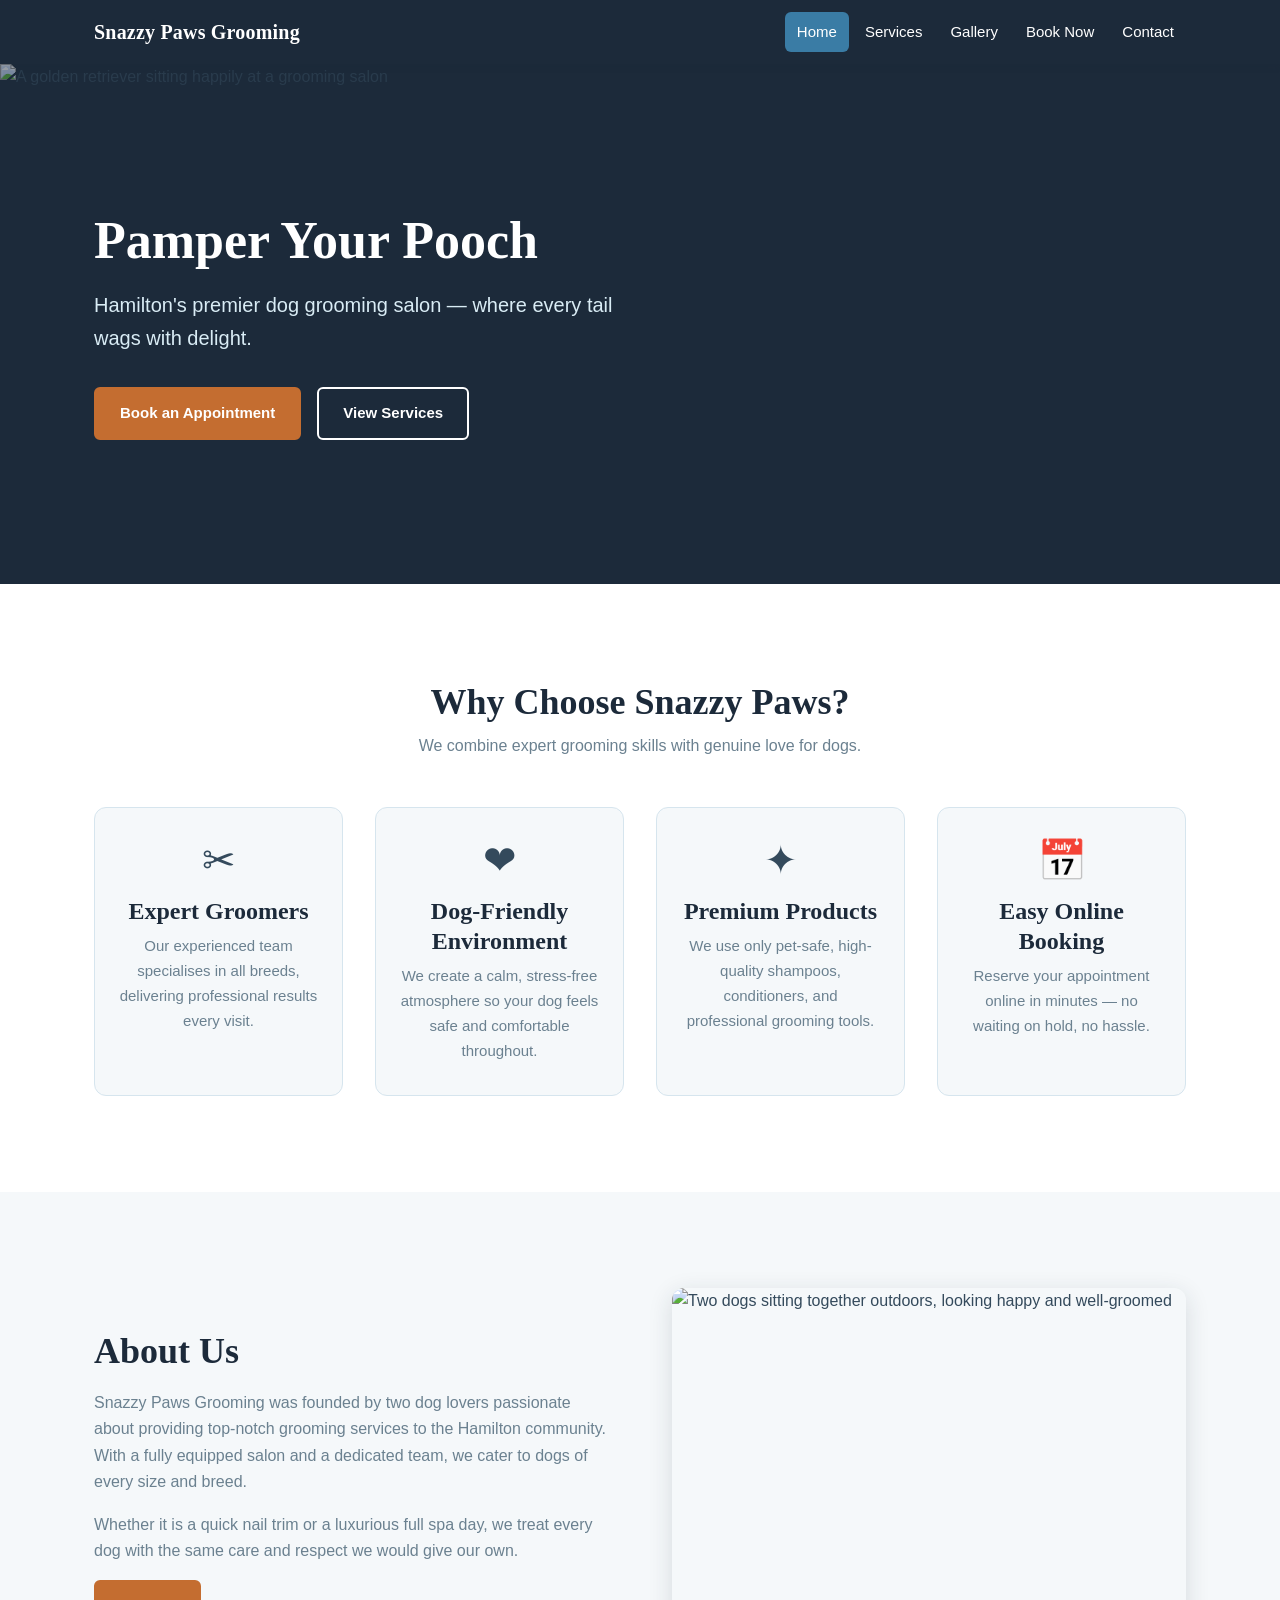
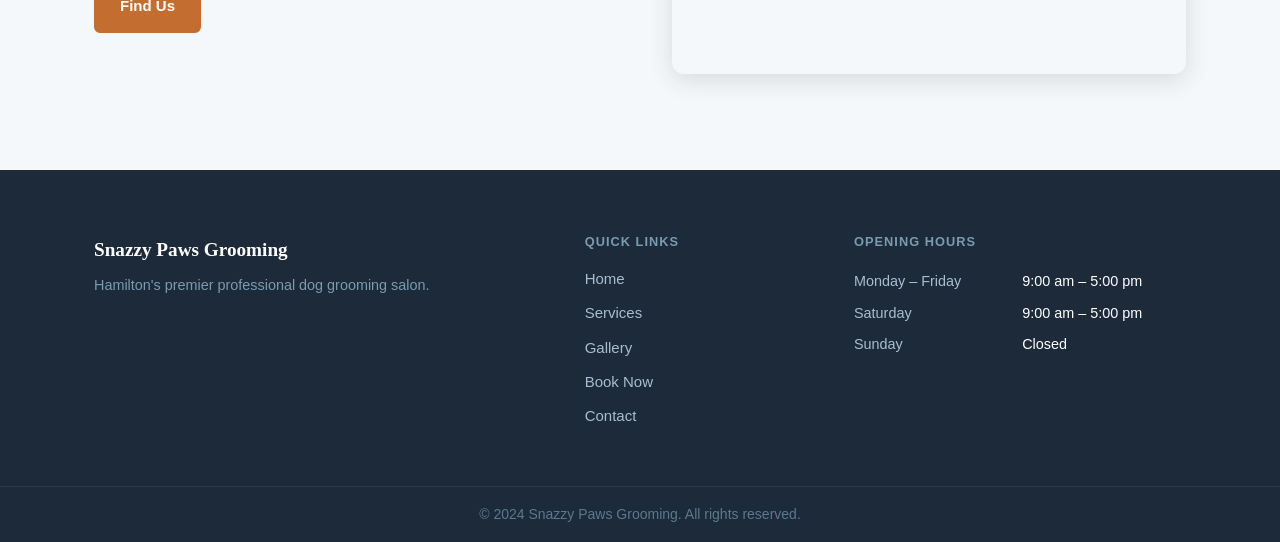
==== index.html @ d316b4ee "Initial commit — Snazzy Paws Grooming website Five-page HTML/CSS site: Home, Services, Gallery, Book" ====
<!DOCTYPE html>
<html lang="en">
  <head>
    <meta charset="UTF-8">
    <meta name="viewport" content="width=device-width, initial-scale=1.0">
    <meta name="description" content="Snazzy Paws Grooming — Hamilton's premier professional dog grooming salon. Book online today.">
    <title>Snazzy Paws Grooming | Home</title>
    <link rel="stylesheet" href="css/styles.min.css">
  </head>
  <body>

    <!-- Skip to main content (accessibility) -->
    <a href="#main-content" class="skip-link">Skip to main content</a>

    <!-- ====== HEADER ====== -->
    <header>
      <div class="container header-inner">

        <a href="index.html" class="logo" aria-label="Snazzy Paws Grooming — go to home page">
          Snazzy Paws Grooming
        </a>

        <!-- Pure-CSS hamburger: checkbox must precede label and nav as siblings -->
        <input
          type="checkbox"
          id="nav-check"
          class="nav-check"
          aria-hidden="true"
        >
        <label for="nav-check" class="nav-toggle" aria-label="Toggle navigation menu">
          <span></span>
          <span></span>
          <span></span>
        </label>

        <nav aria-label="Primary navigation">
          <ul>
            <li><a href="index.html" aria-current="page">Home</a></li>
            <li><a href="services.html">Services</a></li>
            <li><a href="gallery.html">Gallery</a></li>
            <li><a href="booking.html">Book Now</a></li>
            <li><a href="contact.html">Contact</a></li>
          </ul>
        </nav>

      </div>
    </header>

    <!-- ====== MAIN ====== -->
    <main id="main-content">

      <!-- Hero -->
      <section class="hero" aria-labelledby="hero-heading">
        <img
          src="https://images.unsplash.com/photo-1587300003388-59208cc962cb?w=1400&q=80"
          alt="A golden retriever sitting happily at a grooming salon"
          class="hero-img"
        >
        <div class="hero-content">
          <div class="container">
            <h1 id="hero-heading">Pamper Your Pooch</h1>
            <p>Hamilton's premier dog grooming salon &mdash; where every tail wags with delight.</p>
            <div class="hero-actions">
              <a href="booking.html" class="btn btn-primary">Book an Appointment</a>
              <a href="services.html" class="btn btn-outline">View Services</a>
            </div>
          </div>
        </div>
      </section>

      <!-- Why Choose Us -->
      <section class="features" aria-labelledby="features-heading">
        <div class="container">
          <h2 id="features-heading" class="section-heading">Why Choose Snazzy Paws?</h2>
          <p class="section-lead">We combine expert grooming skills with genuine love for dogs.</p>

          <div class="features-grid">

            <article class="feature-card">
              <div class="feature-icon" aria-hidden="true">&#9986;</div>
              <h3>Expert Groomers</h3>
              <p>
                Our experienced team specialises in all breeds, delivering
                professional results every visit.
              </p>
            </article>

            <article class="feature-card">
              <div class="feature-icon" aria-hidden="true">&#10084;</div>
              <h3>Dog-Friendly Environment</h3>
              <p>
                We create a calm, stress-free atmosphere so your dog feels
                safe and comfortable throughout.
              </p>
            </article>

            <article class="feature-card">
              <div class="feature-icon" aria-hidden="true">&#10022;</div>
              <h3>Premium Products</h3>
              <p>
                We use only pet-safe, high-quality shampoos, conditioners,
                and professional grooming tools.
              </p>
            </article>

            <article class="feature-card">
              <div class="feature-icon" aria-hidden="true">&#128197;</div>
              <h3>Easy Online Booking</h3>
              <p>
                Reserve your appointment online in minutes &mdash; no
                waiting on hold, no hassle.
              </p>
            </article>

          </div>
        </div>
      </section>

      <!-- About -->
      <section class="about" aria-labelledby="about-heading">
        <div class="container about-inner">

          <div class="about-text">
            <h2 id="about-heading">About Us</h2>
            <p>
              Snazzy Paws Grooming was founded by two dog lovers passionate
              about providing top-notch grooming services to the Hamilton
              community. With a fully equipped salon and a dedicated team,
              we cater to dogs of every size and breed.
            </p>
            <p>
              Whether it is a quick nail trim or a luxurious full spa day,
              we treat every dog with the same care and respect we would
              give our own.
            </p>
            <a href="contact.html" class="btn btn-primary">Find Us</a>
          </div>

          <div class="about-image">
            <img
              src="https://images.unsplash.com/photo-1548199973-03cce0bbc87b?w=800&q=80"
              alt="Two dogs sitting together outdoors, looking happy and well-groomed"
              loading="lazy"
            >
          </div>

        </div>
      </section>

    </main>

    <!-- ====== FOOTER ====== -->
    <footer>
      <div class="container footer-inner">

        <div class="footer-brand">
          <strong>Snazzy Paws Grooming</strong>
          <p>Hamilton's premier professional dog grooming salon.</p>
        </div>

        <nav class="footer-nav" aria-label="Footer navigation">
          <h3>Quick Links</h3>
          <ul>
            <li><a href="index.html">Home</a></li>
            <li><a href="services.html">Services</a></li>
            <li><a href="gallery.html">Gallery</a></li>
            <li><a href="booking.html">Book Now</a></li>
            <li><a href="contact.html">Contact</a></li>
          </ul>
        </nav>

        <div class="footer-hours-col">
          <h3>Opening Hours</h3>
          <table class="hours-table" aria-label="Salon opening hours">
            <tbody>
              <tr>
                <td>Monday &ndash; Friday</td>
                <td>9:00 am &ndash; 5:00 pm</td>
              </tr>
              <tr>
                <td>Saturday</td>
                <td>9:00 am &ndash; 5:00 pm</td>
              </tr>
              <tr>
                <td>Sunday</td>
                <td>Closed</td>
              </tr>
            </tbody>
          </table>
        </div>

      </div>
      <div class="footer-bottom">
        <p>&copy; 2024 Snazzy Paws Grooming. All rights reserved.</p>
      </div>
    </footer>

  </body>
</html>
---- css/styles.min.css ----
:root{--clr-primary:#3A7CA5;--clr-primary-dark:#2C6080;--clr-primary-light:#E8F4F8;--clr-accent:#C46D30;--clr-dark:#1C2A3A;--clr-body:#344A5C;--clr-muted:#6B8190;--clr-light:#F5F8FA;--clr-white:#FFFFFF;--clr-border:#D6E5EE;--font-heading:Georgia,'Times New Roman',serif;--font-body:'Helvetica Neue',Arial,sans-serif;--line-height:1.65;--sp-1:0.25rem;--sp-2:0.5rem;--sp-3:0.75rem;--sp-4:1rem;--sp-5:1.25rem;--sp-6:1.5rem;--sp-8:2rem;--sp-12:3rem;--sp-16:4rem;--sp-24:6rem;--container-max:1140px;--nav-height:4rem;--radius:0.375rem;--radius-lg:0.75rem;--shadow:0 2px 8px rgba(28,42,58,0.10);--shadow-lg:0 6px 24px rgba(28,42,58,0.14);--transition:0.2s ease}*,*::before,*::after{box-sizing:border-box;margin:0;padding:0}html{font-size:100%;scroll-behavior:smooth}body{font-family:var(--font-body);font-size:1rem;line-height:var(--line-height);color:var(--clr-body);background-color:var(--clr-white)}img{display:block;max-width:100%;height:auto}a{color:var(--clr-primary);text-decoration:underline;transition:color var(--transition)}a:hover,a:focus{color:var(--clr-primary-dark)}ul{list-style:none}table{border-collapse:collapse;width:100%}.skip-link{position:absolute;top:-4rem;left:0;background:var(--clr-dark);color:var(--clr-white);padding:var(--sp-2) var(--sp-4);z-index:9999;border-radius:0 0 var(--radius) 0;text-decoration:none;font-weight:700;transition:top var(--transition)}.skip-link:focus{top:0}.container{width:100%;max-width:var(--container-max);margin-inline:auto;padding-inline:var(--sp-6)}h1,h2,h3,h4,h5,h6{font-family:var(--font-heading);color:var(--clr-dark);line-height:1.25;margin-bottom:var(--sp-4)}h1{font-size:clamp(2rem,5vw,3.25rem)}h2{font-size:clamp(1.5rem,4vw,2.25rem)}h3{font-size:clamp(1.1rem,3vw,1.5rem)}p{margin-bottom:var(--sp-4)}p:last-child{margin-bottom:0}.section-heading{text-align:center;margin-bottom:var(--sp-2)}.section-lead{text-align:center;color:var(--clr-muted);max-width:52ch;margin-inline:auto;margin-bottom:var(--sp-12)}.btn{display:inline-block;padding:var(--sp-3) var(--sp-6);border-radius:var(--radius);font-family:var(--font-body);font-size:0.9375rem;font-weight:700;text-decoration:none;cursor:pointer;border:2px solid transparent;transition:background-color var(--transition),border-color var(--transition),color var(--transition),transform var(--transition)}.btn:focus-visible{outline:3px solid var(--clr-primary);outline-offset:3px}.btn-primary{background-color:var(--clr-accent);color:var(--clr-white);border-color:var(--clr-accent)}.btn-primary:hover,.btn-primary:focus{background-color:#a85a24;border-color:#a85a24;color:var(--clr-white);transform:translateY(-2px)}.btn-outline{background-color:transparent;color:var(--clr-white);border-color:var(--clr-white)}.btn-outline:hover,.btn-outline:focus{background-color:var(--clr-white);color:var(--clr-primary)}header{position:sticky;top:0;z-index:100;background-color:var(--clr-dark);box-shadow:var(--shadow)}.header-inner{display:flex;align-items:center;justify-content:space-between;min-height:var(--nav-height);flex-wrap:wrap;gap:var(--sp-2);position:relative}.logo{font-family:var(--font-heading);font-size:1.25rem;font-weight:700;color:var(--clr-white);text-decoration:none;letter-spacing:0.01em;flex-shrink:0;padding-block:var(--sp-3)}.logo:hover,.logo:focus{color:var(--clr-primary-light)}.nav-check{position:absolute;opacity:0;width:0;height:0;pointer-events:none}.nav-toggle{display:none;flex-direction:column;justify-content:center;gap:5px;width:2.5rem;height:2.5rem;cursor:pointer;padding:var(--sp-2);border-radius:var(--radius)}.nav-toggle span{display:block;width:100%;height:2px;background-color:var(--clr-white);border-radius:2px;transition:transform var(--transition),opacity var(--transition)}.nav-check:checked ~ .nav-toggle span:nth-child(1){transform:translateY(7px) rotate(45deg)}.nav-check:checked ~ .nav-toggle span:nth-child(2){opacity:0;transform:scaleX(0)}.nav-check:checked ~ .nav-toggle span:nth-child(3){transform:translateY(-7px) rotate(-45deg)}nav[aria-label="Primary navigation"] ul{display:flex;gap:var(--sp-1)}nav[aria-label="Primary navigation"] a{display:block;padding:var(--sp-2) var(--sp-3);color:var(--clr-white);text-decoration:none;border-radius:var(--radius);font-size:0.9375rem;transition:background-color var(--transition)}nav[aria-label="Primary navigation"] a:hover,nav[aria-label="Primary navigation"] a:focus,nav[aria-label="Primary navigation"] a[aria-current="page"]{background-color:var(--clr-primary)}@media (max-width:767px){.nav-toggle{display:flex}nav[aria-label="Primary navigation"]{width:100%;max-height:0;overflow:hidden;transition:max-height 0.3s ease}.nav-check:checked ~ nav[aria-label="Primary navigation"]{max-height:20rem}nav[aria-label="Primary navigation"] ul{flex-direction:column;padding-bottom:var(--sp-4)}nav[aria-label="Primary navigation"] a{padding:var(--sp-3) var(--sp-4);border-radius:var(--radius)}}.hero{position:relative;overflow:hidden;background-color:var(--clr-dark)}.hero-img{width:100%;height:clamp(260px,50vw,520px);object-fit:cover;object-position:center;opacity:0.55}.hero-content{position:absolute;inset:0;display:flex;align-items:center}.hero-content h1{color:var(--clr-white);margin-bottom:var(--sp-4)}.hero-content p{color:#d9ecf5;font-size:clamp(1rem,2.5vw,1.25rem);margin-bottom:var(--sp-8);max-width:48ch}.hero-actions{display:flex;flex-wrap:wrap;gap:var(--sp-4)}.page-banner{background:linear-gradient(135deg,var(--clr-dark) 0%,var(--clr-primary-dark) 100%);padding:var(--sp-16) 0 var(--sp-12);text-align:center}.page-banner h1{color:var(--clr-white);margin-bottom:var(--sp-2)}.page-banner p{color:#b8d8e8;font-size:1.125rem;margin:0}.features{padding:var(--sp-24) 0;background-color:var(--clr-white)}.features-grid{display:grid;grid-template-columns:repeat(auto-fit,minmax(220px,1fr));gap:var(--sp-8);margin-top:var(--sp-12)}.feature-card{background:var(--clr-light);border-radius:var(--radius-lg);padding:var(--sp-8) var(--sp-6);text-align:center;border:1px solid var(--clr-border);transition:box-shadow var(--transition),transform var(--transition)}.feature-card:hover{box-shadow:var(--shadow-lg);transform:translateY(-4px)}.feature-icon{font-size:2.5rem;margin-bottom:var(--sp-4);line-height:1}.feature-card h3{margin-bottom:var(--sp-2)}.feature-card p{color:var(--clr-muted);font-size:0.9375rem}.about{background-color:var(--clr-light);padding:var(--sp-24) 0}.about-inner{display:grid;grid-template-columns:1fr 1fr;gap:var(--sp-16);align-items:center}.about-text h2{margin-bottom:var(--sp-4)}.about-text p{color:var(--clr-muted);margin-bottom:var(--sp-4)}.about-image img{border-radius:var(--radius-lg);box-shadow:var(--shadow-lg);width:100%;object-fit:cover;aspect-ratio:4 / 3}@media (max-width:767px){.about-inner{grid-template-columns:1fr}.about-image{order:-1}}.services-section{padding:var(--sp-16) 0 var(--sp-24)}.table-wrapper{overflow-x:auto;border-radius:var(--radius-lg);box-shadow:var(--shadow);border:1px solid var(--clr-border)}.services-table{min-width:560px}.services-table thead{background-color:var(--clr-primary);color:var(--clr-white)}.services-table thead th{padding:var(--sp-4) var(--sp-6);text-align:left;font-family:var(--font-body);font-weight:700;font-size:0.875rem;text-transform:uppercase;letter-spacing:0.05em;color:var(--clr-white)}.services-table tbody tr{border-bottom:1px solid var(--clr-border);transition:background-color var(--transition)}.services-table tbody tr:last-child{border-bottom:none}.services-table tbody tr:nth-child(even){background-color:var(--clr-light)}.services-table tbody tr:hover{background-color:var(--clr-primary-light)}.services-table td{padding:var(--sp-4) var(--sp-6);vertical-align:top;font-size:0.9375rem}.services-table td:first-child{font-weight:600;color:var(--clr-dark)}.services-table td:last-child{white-space:nowrap;font-weight:700;color:var(--clr-primary)}.badge-addon{display:inline-block;background-color:var(--clr-accent);color:var(--clr-white);font-size:0.7rem;font-weight:700;padding:1px 6px;border-radius:99px;text-transform:uppercase;letter-spacing:0.04em;vertical-align:middle;margin-left:var(--sp-2)}.gallery-section{padding:var(--sp-16) 0 var(--sp-24)}.gallery-grid{display:grid;grid-template-columns:repeat(4,1fr);gap:var(--sp-3)}.gallery-item{aspect-ratio:1;overflow:hidden;border-radius:var(--radius);background-color:var(--clr-light)}.gallery-item img{width:100%;height:100%;object-fit:cover;transition:transform 0.4s ease}.gallery-item:hover img{transform:scale(1.06)}@media (max-width:767px){.gallery-grid{grid-template-columns:repeat(2,1fr)}}@media (max-width:480px){.gallery-grid{grid-template-columns:repeat(2,1fr);gap:var(--sp-2)}}.form-section{padding:var(--sp-16) 0 var(--sp-24)}.form-layout{display:grid;grid-template-columns:1fr 1fr;gap:var(--sp-16);align-items:start}.form-intro h2{margin-bottom:var(--sp-4)}.form-intro p{color:var(--clr-muted)}.form-intro ul{list-style:disc;padding-left:var(--sp-6);color:var(--clr-muted);font-size:0.9375rem}.form-intro li{margin-bottom:var(--sp-2)}.card-form{background:var(--clr-white);border:1px solid var(--clr-border);border-radius:var(--radius-lg);padding:var(--sp-8);box-shadow:var(--shadow)}.form-group{margin-bottom:var(--sp-5)}.form-group label{display:block;font-weight:600;font-size:0.875rem;color:var(--clr-dark);margin-bottom:var(--sp-2)}.form-group input,.form-group select,.form-group textarea{width:100%;padding:var(--sp-3) var(--sp-4);border:1px solid var(--clr-border);border-radius:var(--radius);font-family:var(--font-body);font-size:1rem;color:var(--clr-body);background-color:var(--clr-white);transition:border-color var(--transition),box-shadow var(--transition)}.form-group input:focus,.form-group select:focus,.form-group textarea:focus{outline:none;border-color:var(--clr-primary);box-shadow:0 0 0 3px rgba(58,124,165,0.2)}.form-group textarea{resize:vertical;min-height:120px}.form-row{display:grid;grid-template-columns:1fr 1fr;gap:var(--sp-4)}.required-note{font-size:0.8125rem;color:var(--clr-muted);margin-bottom:var(--sp-5)}.required-note span{color:#c0392b}.form-submit{width:100%;padding:var(--sp-4);font-size:1rem}@media (max-width:767px){.form-layout{grid-template-columns:1fr}.form-row{grid-template-columns:1fr}}.map-section{background-color:var(--clr-light);padding:var(--sp-16) 0}.map-inner{display:grid;grid-template-columns:1fr 2fr;gap:var(--sp-8);align-items:start}.map-details h2{margin-bottom:var(--sp-4)}.map-details address{font-style:normal;color:var(--clr-muted);margin-bottom:var(--sp-4)}.map-details p{color:var(--clr-muted);font-size:0.9375rem}.map-details strong{color:var(--clr-dark);display:block;margin-bottom:var(--sp-1)}.map-embed{border-radius:var(--radius-lg);overflow:hidden;box-shadow:var(--shadow);aspect-ratio:16 / 9}.map-embed iframe{width:100%;height:100%;border:0;display:block}@media (max-width:767px){.map-inner{grid-template-columns:1fr}}footer{background-color:var(--clr-dark);color:#a8bed0}.footer-inner{display:grid;grid-template-columns:2fr 1fr 1.5fr;gap:var(--sp-12);padding-top:var(--sp-16);padding-bottom:var(--sp-12)}.footer-brand strong{display:block;font-family:var(--font-heading);font-size:1.2rem;color:var(--clr-white);margin-bottom:var(--sp-2)}.footer-brand p{font-size:0.9rem;color:#7a9bb0}.footer-nav h3,.footer-hours-col h3{font-family:var(--font-body);font-size:0.8rem;font-weight:700;text-transform:uppercase;letter-spacing:0.08em;color:#7a9bb0;margin-bottom:var(--sp-4)}.footer-nav ul li{margin-bottom:var(--sp-2)}.footer-nav a{color:#a8bed0;text-decoration:none;font-size:0.9375rem;transition:color var(--transition)}.footer-nav a:hover,.footer-nav a:focus{color:var(--clr-white)}.hours-table{font-size:0.9rem;color:#a8bed0}.hours-table td{padding:var(--sp-1) 0;vertical-align:top}.hours-table td:first-child{padding-right:var(--sp-4);white-space:nowrap}.hours-table td:last-child{color:var(--clr-white)}.footer-bottom{border-top:1px solid rgba(255,255,255,0.08);padding:var(--sp-4) 0;text-align:center;font-size:0.875rem;color:#5a7a8f}@media (max-width:767px){.footer-inner{grid-template-columns:1fr 1fr;gap:var(--sp-8)}.footer-brand{grid-column:1 / -1}}@media (max-width:480px){.footer-inner{grid-template-columns:1fr}}.visually-hidden{position:absolute;width:1px;height:1px;padding:0;margin:-1px;overflow:hidden;clip:rect(0,0,0,0);white-space:nowrap;border:0}.text-center{text-align:center}.mb-8{margin-bottom:var(--sp-8)}
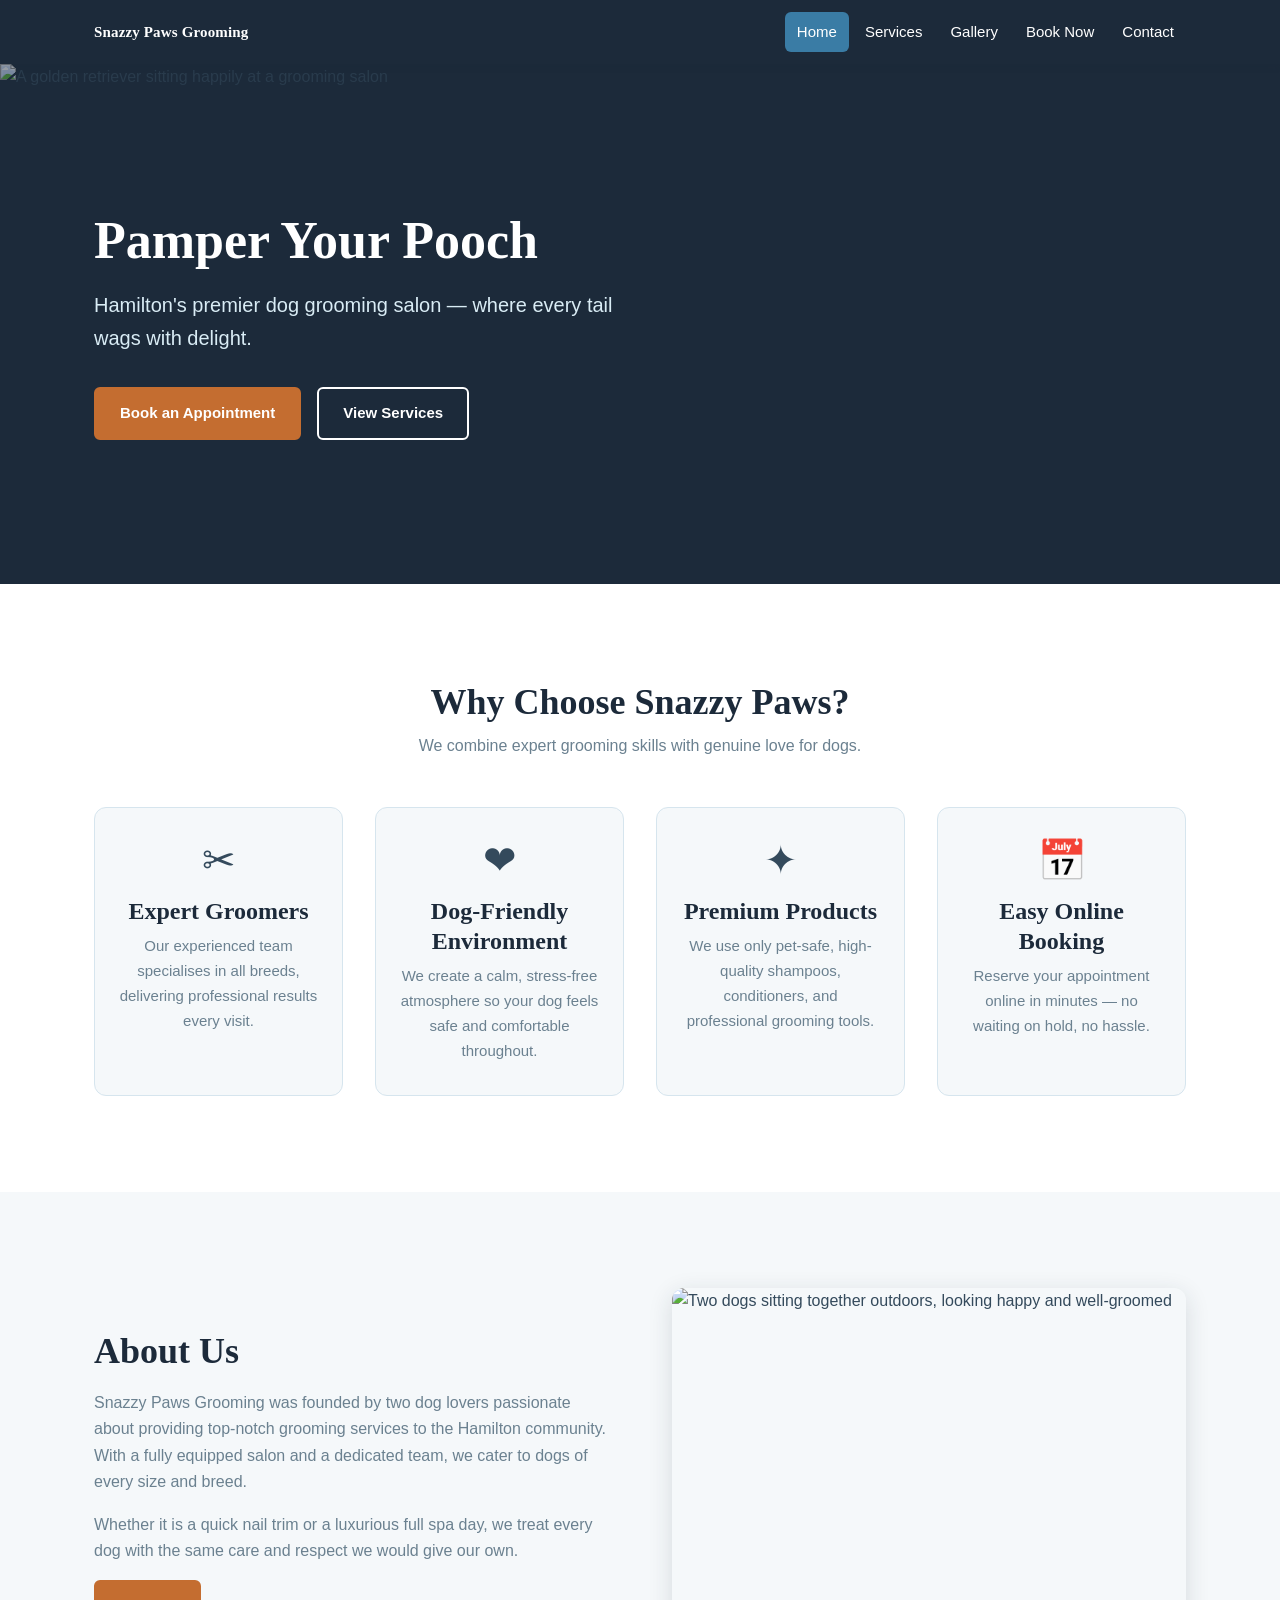
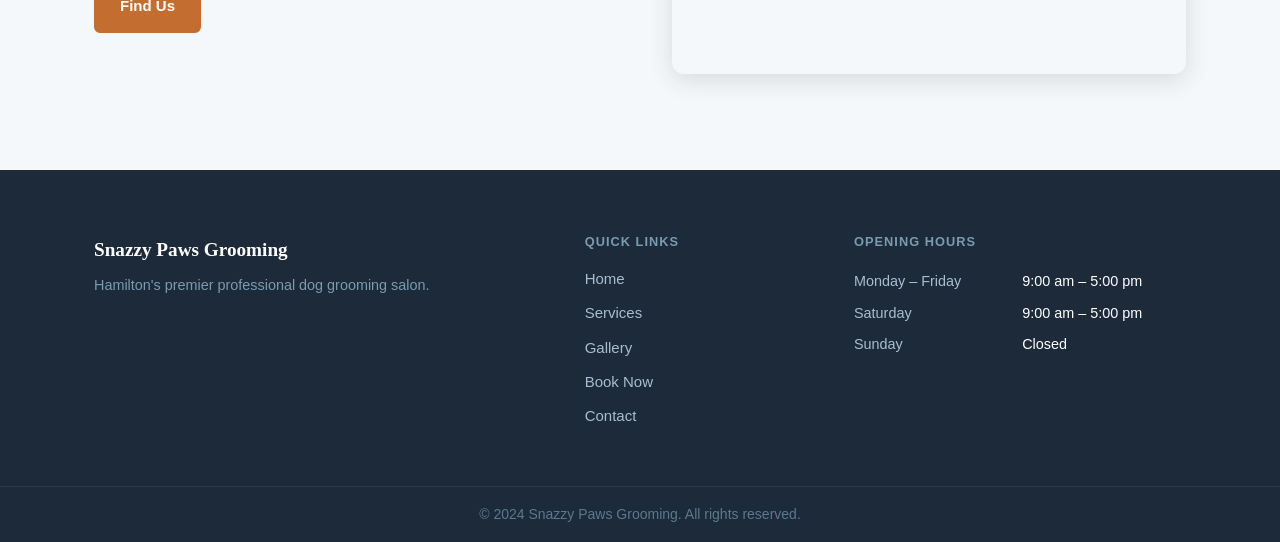
==== commit d043fd58: "Fix: move logo inside <nav> to satisfy marking requirement The nav element now contains Snazzy Paws " ====
--- a/index.html
+++ b/index.html
@@ -16,10 +16,6 @@
     <header>
       <div class="container header-inner">
 
-        <a href="index.html" class="logo" aria-label="Snazzy Paws Grooming — go to home page">
-          Snazzy Paws Grooming
-        </a>
-
         <!-- Pure-CSS hamburger: checkbox must precede label and nav as siblings -->
         <input
           type="checkbox"
@@ -34,6 +30,9 @@
         </label>
 
         <nav aria-label="Primary navigation">
+          <a href="index.html" class="logo" aria-label="Snazzy Paws Grooming — go to home page">
+            Snazzy Paws Grooming
+          </a>
           <ul>
             <li><a href="index.html" aria-current="page">Home</a></li>
             <li><a href="services.html">Services</a></li>
--- a/css/styles.min.css
+++ b/css/styles.min.css
@@ -1 +1 @@
-:root{--clr-primary:#3A7CA5;--clr-primary-dark:#2C6080;--clr-primary-light:#E8F4F8;--clr-accent:#C46D30;--clr-dark:#1C2A3A;--clr-body:#344A5C;--clr-muted:#6B8190;--clr-light:#F5F8FA;--clr-white:#FFFFFF;--clr-border:#D6E5EE;--font-heading:Georgia,'Times New Roman',serif;--font-body:'Helvetica Neue',Arial,sans-serif;--line-height:1.65;--sp-1:0.25rem;--sp-2:0.5rem;--sp-3:0.75rem;--sp-4:1rem;--sp-5:1.25rem;--sp-6:1.5rem;--sp-8:2rem;--sp-12:3rem;--sp-16:4rem;--sp-24:6rem;--container-max:1140px;--nav-height:4rem;--radius:0.375rem;--radius-lg:0.75rem;--shadow:0 2px 8px rgba(28,42,58,0.10);--shadow-lg:0 6px 24px rgba(28,42,58,0.14);--transition:0.2s ease}*,*::before,*::after{box-sizing:border-box;margin:0;padding:0}html{font-size:100%;scroll-behavior:smooth}body{font-family:var(--font-body);font-size:1rem;line-height:var(--line-height);color:var(--clr-body);background-color:var(--clr-white)}img{display:block;max-width:100%;height:auto}a{color:var(--clr-primary);text-decoration:underline;transition:color var(--transition)}a:hover,a:focus{color:var(--clr-primary-dark)}ul{list-style:none}table{border-collapse:collapse;width:100%}.skip-link{position:absolute;top:-4rem;left:0;background:var(--clr-dark);color:var(--clr-white);padding:var(--sp-2) var(--sp-4);z-index:9999;border-radius:0 0 var(--radius) 0;text-decoration:none;font-weight:700;transition:top var(--transition)}.skip-link:focus{top:0}.container{width:100%;max-width:var(--container-max);margin-inline:auto;padding-inline:var(--sp-6)}h1,h2,h3,h4,h5,h6{font-family:var(--font-heading);color:var(--clr-dark);line-height:1.25;margin-bottom:var(--sp-4)}h1{font-size:clamp(2rem,5vw,3.25rem)}h2{font-size:clamp(1.5rem,4vw,2.25rem)}h3{font-size:clamp(1.1rem,3vw,1.5rem)}p{margin-bottom:var(--sp-4)}p:last-child{margin-bottom:0}.section-heading{text-align:center;margin-bottom:var(--sp-2)}.section-lead{text-align:center;color:var(--clr-muted);max-width:52ch;margin-inline:auto;margin-bottom:var(--sp-12)}.btn{display:inline-block;padding:var(--sp-3) var(--sp-6);border-radius:var(--radius);font-family:var(--font-body);font-size:0.9375rem;font-weight:700;text-decoration:none;cursor:pointer;border:2px solid transparent;transition:background-color var(--transition),border-color var(--transition),color var(--transition),transform var(--transition)}.btn:focus-visible{outline:3px solid var(--clr-primary);outline-offset:3px}.btn-primary{background-color:var(--clr-accent);color:var(--clr-white);border-color:var(--clr-accent)}.btn-primary:hover,.btn-primary:focus{background-color:#a85a24;border-color:#a85a24;color:var(--clr-white);transform:translateY(-2px)}.btn-outline{background-color:transparent;color:var(--clr-white);border-color:var(--clr-white)}.btn-outline:hover,.btn-outline:focus{background-color:var(--clr-white);color:var(--clr-primary)}header{position:sticky;top:0;z-index:100;background-color:var(--clr-dark);box-shadow:var(--shadow)}.header-inner{display:flex;align-items:center;justify-content:space-between;min-height:var(--nav-height);flex-wrap:wrap;gap:var(--sp-2);position:relative}.logo{font-family:var(--font-heading);font-size:1.25rem;font-weight:700;color:var(--clr-white);text-decoration:none;letter-spacing:0.01em;flex-shrink:0;padding-block:var(--sp-3)}.logo:hover,.logo:focus{color:var(--clr-primary-light)}.nav-check{position:absolute;opacity:0;width:0;height:0;pointer-events:none}.nav-toggle{display:none;flex-direction:column;justify-content:center;gap:5px;width:2.5rem;height:2.5rem;cursor:pointer;padding:var(--sp-2);border-radius:var(--radius)}.nav-toggle span{display:block;width:100%;height:2px;background-color:var(--clr-white);border-radius:2px;transition:transform var(--transition),opacity var(--transition)}.nav-check:checked ~ .nav-toggle span:nth-child(1){transform:translateY(7px) rotate(45deg)}.nav-check:checked ~ .nav-toggle span:nth-child(2){opacity:0;transform:scaleX(0)}.nav-check:checked ~ .nav-toggle span:nth-child(3){transform:translateY(-7px) rotate(-45deg)}nav[aria-label="Primary navigation"] ul{display:flex;gap:var(--sp-1)}nav[aria-label="Primary navigation"] a{display:block;padding:var(--sp-2) var(--sp-3);color:var(--clr-white);text-decoration:none;border-radius:var(--radius);font-size:0.9375rem;transition:background-color var(--transition)}nav[aria-label="Primary navigation"] a:hover,nav[aria-label="Primary navigation"] a:focus,nav[aria-label="Primary navigation"] a[aria-current="page"]{background-color:var(--clr-primary)}@media (max-width:767px){.nav-toggle{display:flex}nav[aria-label="Primary navigation"]{width:100%;max-height:0;overflow:hidden;transition:max-height 0.3s ease}.nav-check:checked ~ nav[aria-label="Primary navigation"]{max-height:20rem}nav[aria-label="Primary navigation"] ul{flex-direction:column;padding-bottom:var(--sp-4)}nav[aria-label="Primary navigation"] a{padding:var(--sp-3) var(--sp-4);border-radius:var(--radius)}}.hero{position:relative;overflow:hidden;background-color:var(--clr-dark)}.hero-img{width:100%;height:clamp(260px,50vw,520px);object-fit:cover;object-position:center;opacity:0.55}.hero-content{position:absolute;inset:0;display:flex;align-items:center}.hero-content h1{color:var(--clr-white);margin-bottom:var(--sp-4)}.hero-content p{color:#d9ecf5;font-size:clamp(1rem,2.5vw,1.25rem);margin-bottom:var(--sp-8);max-width:48ch}.hero-actions{display:flex;flex-wrap:wrap;gap:var(--sp-4)}.page-banner{background:linear-gradient(135deg,var(--clr-dark) 0%,var(--clr-primary-dark) 100%);padding:var(--sp-16) 0 var(--sp-12);text-align:center}.page-banner h1{color:var(--clr-white);margin-bottom:var(--sp-2)}.page-banner p{color:#b8d8e8;font-size:1.125rem;margin:0}.features{padding:var(--sp-24) 0;background-color:var(--clr-white)}.features-grid{display:grid;grid-template-columns:repeat(auto-fit,minmax(220px,1fr));gap:var(--sp-8);margin-top:var(--sp-12)}.feature-card{background:var(--clr-light);border-radius:var(--radius-lg);padding:var(--sp-8) var(--sp-6);text-align:center;border:1px solid var(--clr-border);transition:box-shadow var(--transition),transform var(--transition)}.feature-card:hover{box-shadow:var(--shadow-lg);transform:translateY(-4px)}.feature-icon{font-size:2.5rem;margin-bottom:var(--sp-4);line-height:1}.feature-card h3{margin-bottom:var(--sp-2)}.feature-card p{color:var(--clr-muted);font-size:0.9375rem}.about{background-color:var(--clr-light);padding:var(--sp-24) 0}.about-inner{display:grid;grid-template-columns:1fr 1fr;gap:var(--sp-16);align-items:center}.about-text h2{margin-bottom:var(--sp-4)}.about-text p{color:var(--clr-muted);margin-bottom:var(--sp-4)}.about-image img{border-radius:var(--radius-lg);box-shadow:var(--shadow-lg);width:100%;object-fit:cover;aspect-ratio:4 / 3}@media (max-width:767px){.about-inner{grid-template-columns:1fr}.about-image{order:-1}}.services-section{padding:var(--sp-16) 0 var(--sp-24)}.table-wrapper{overflow-x:auto;border-radius:var(--radius-lg);box-shadow:var(--shadow);border:1px solid var(--clr-border)}.services-table{min-width:560px}.services-table thead{background-color:var(--clr-primary);color:var(--clr-white)}.services-table thead th{padding:var(--sp-4) var(--sp-6);text-align:left;font-family:var(--font-body);font-weight:700;font-size:0.875rem;text-transform:uppercase;letter-spacing:0.05em;color:var(--clr-white)}.services-table tbody tr{border-bottom:1px solid var(--clr-border);transition:background-color var(--transition)}.services-table tbody tr:last-child{border-bottom:none}.services-table tbody tr:nth-child(even){background-color:var(--clr-light)}.services-table tbody tr:hover{background-color:var(--clr-primary-light)}.services-table td{padding:var(--sp-4) var(--sp-6);vertical-align:top;font-size:0.9375rem}.services-table td:first-child{font-weight:600;color:var(--clr-dark)}.services-table td:last-child{white-space:nowrap;font-weight:700;color:var(--clr-primary)}.badge-addon{display:inline-block;background-color:var(--clr-accent);color:var(--clr-white);font-size:0.7rem;font-weight:700;padding:1px 6px;border-radius:99px;text-transform:uppercase;letter-spacing:0.04em;vertical-align:middle;margin-left:var(--sp-2)}.gallery-section{padding:var(--sp-16) 0 var(--sp-24)}.gallery-grid{display:grid;grid-template-columns:repeat(4,1fr);gap:var(--sp-3)}.gallery-item{aspect-ratio:1;overflow:hidden;border-radius:var(--radius);background-color:var(--clr-light)}.gallery-item img{width:100%;height:100%;object-fit:cover;transition:transform 0.4s ease}.gallery-item:hover img{transform:scale(1.06)}@media (max-width:767px){.gallery-grid{grid-template-columns:repeat(2,1fr)}}@media (max-width:480px){.gallery-grid{grid-template-columns:repeat(2,1fr);gap:var(--sp-2)}}.form-section{padding:var(--sp-16) 0 var(--sp-24)}.form-layout{display:grid;grid-template-columns:1fr 1fr;gap:var(--sp-16);align-items:start}.form-intro h2{margin-bottom:var(--sp-4)}.form-intro p{color:var(--clr-muted)}.form-intro ul{list-style:disc;padding-left:var(--sp-6);color:var(--clr-muted);font-size:0.9375rem}.form-intro li{margin-bottom:var(--sp-2)}.card-form{background:var(--clr-white);border:1px solid var(--clr-border);border-radius:var(--radius-lg);padding:var(--sp-8);box-shadow:var(--shadow)}.form-group{margin-bottom:var(--sp-5)}.form-group label{display:block;font-weight:600;font-size:0.875rem;color:var(--clr-dark);margin-bottom:var(--sp-2)}.form-group input,.form-group select,.form-group textarea{width:100%;padding:var(--sp-3) var(--sp-4);border:1px solid var(--clr-border);border-radius:var(--radius);font-family:var(--font-body);font-size:1rem;color:var(--clr-body);background-color:var(--clr-white);transition:border-color var(--transition),box-shadow var(--transition)}.form-group input:focus,.form-group select:focus,.form-group textarea:focus{outline:none;border-color:var(--clr-primary);box-shadow:0 0 0 3px rgba(58,124,165,0.2)}.form-group textarea{resize:vertical;min-height:120px}.form-row{display:grid;grid-template-columns:1fr 1fr;gap:var(--sp-4)}.required-note{font-size:0.8125rem;color:var(--clr-muted);margin-bottom:var(--sp-5)}.required-note span{color:#c0392b}.form-submit{width:100%;padding:var(--sp-4);font-size:1rem}@media (max-width:767px){.form-layout{grid-template-columns:1fr}.form-row{grid-template-columns:1fr}}.map-section{background-color:var(--clr-light);padding:var(--sp-16) 0}.map-inner{display:grid;grid-template-columns:1fr 2fr;gap:var(--sp-8);align-items:start}.map-details h2{margin-bottom:var(--sp-4)}.map-details address{font-style:normal;color:var(--clr-muted);margin-bottom:var(--sp-4)}.map-details p{color:var(--clr-muted);font-size:0.9375rem}.map-details strong{color:var(--clr-dark);display:block;margin-bottom:var(--sp-1)}.map-embed{border-radius:var(--radius-lg);overflow:hidden;box-shadow:var(--shadow);aspect-ratio:16 / 9}.map-embed iframe{width:100%;height:100%;border:0;display:block}@media (max-width:767px){.map-inner{grid-template-columns:1fr}}footer{background-color:var(--clr-dark);color:#a8bed0}.footer-inner{display:grid;grid-template-columns:2fr 1fr 1.5fr;gap:var(--sp-12);padding-top:var(--sp-16);padding-bottom:var(--sp-12)}.footer-brand strong{display:block;font-family:var(--font-heading);font-size:1.2rem;color:var(--clr-white);margin-bottom:var(--sp-2)}.footer-brand p{font-size:0.9rem;color:#7a9bb0}.footer-nav h3,.footer-hours-col h3{font-family:var(--font-body);font-size:0.8rem;font-weight:700;text-transform:uppercase;letter-spacing:0.08em;color:#7a9bb0;margin-bottom:var(--sp-4)}.footer-nav ul li{margin-bottom:var(--sp-2)}.footer-nav a{color:#a8bed0;text-decoration:none;font-size:0.9375rem;transition:color var(--transition)}.footer-nav a:hover,.footer-nav a:focus{color:var(--clr-white)}.hours-table{font-size:0.9rem;color:#a8bed0}.hours-table td{padding:var(--sp-1) 0;vertical-align:top}.hours-table td:first-child{padding-right:var(--sp-4);white-space:nowrap}.hours-table td:last-child{color:var(--clr-white)}.footer-bottom{border-top:1px solid rgba(255,255,255,0.08);padding:var(--sp-4) 0;text-align:center;font-size:0.875rem;color:#5a7a8f}@media (max-width:767px){.footer-inner{grid-template-columns:1fr 1fr;gap:var(--sp-8)}.footer-brand{grid-column:1 / -1}}@media (max-width:480px){.footer-inner{grid-template-columns:1fr}}.visually-hidden{position:absolute;width:1px;height:1px;padding:0;margin:-1px;overflow:hidden;clip:rect(0,0,0,0);white-space:nowrap;border:0}.text-center{text-align:center}.mb-8{margin-bottom:var(--sp-8)}+:root{--clr-primary:#3A7CA5;--clr-primary-dark:#2C6080;--clr-primary-light:#E8F4F8;--clr-accent:#C46D30;--clr-dark:#1C2A3A;--clr-body:#344A5C;--clr-muted:#6B8190;--clr-light:#F5F8FA;--clr-white:#FFFFFF;--clr-border:#D6E5EE;--font-heading:Georgia,'Times New Roman',serif;--font-body:'Helvetica Neue',Arial,sans-serif;--line-height:1.65;--sp-1:0.25rem;--sp-2:0.5rem;--sp-3:0.75rem;--sp-4:1rem;--sp-5:1.25rem;--sp-6:1.5rem;--sp-8:2rem;--sp-12:3rem;--sp-16:4rem;--sp-24:6rem;--container-max:1140px;--nav-height:4rem;--radius:0.375rem;--radius-lg:0.75rem;--shadow:0 2px 8px rgba(28,42,58,0.10);--shadow-lg:0 6px 24px rgba(28,42,58,0.14);--transition:0.2s ease}*,*::before,*::after{box-sizing:border-box;margin:0;padding:0}html{font-size:100%;scroll-behavior:smooth}body{font-family:var(--font-body);font-size:1rem;line-height:var(--line-height);color:var(--clr-body);background-color:var(--clr-white)}img{display:block;max-width:100%;height:auto}a{color:var(--clr-primary);text-decoration:underline;transition:color var(--transition)}a:hover,a:focus{color:var(--clr-primary-dark)}ul{list-style:none}table{border-collapse:collapse;width:100%}.skip-link{position:absolute;top:-4rem;left:0;background:var(--clr-dark);color:var(--clr-white);padding:var(--sp-2) var(--sp-4);z-index:9999;border-radius:0 0 var(--radius) 0;text-decoration:none;font-weight:700;transition:top var(--transition)}.skip-link:focus{top:0}.container{width:100%;max-width:var(--container-max);margin-inline:auto;padding-inline:var(--sp-6)}h1,h2,h3,h4,h5,h6{font-family:var(--font-heading);color:var(--clr-dark);line-height:1.25;margin-bottom:var(--sp-4)}h1{font-size:clamp(2rem,5vw,3.25rem)}h2{font-size:clamp(1.5rem,4vw,2.25rem)}h3{font-size:clamp(1.1rem,3vw,1.5rem)}p{margin-bottom:var(--sp-4)}p:last-child{margin-bottom:0}.section-heading{text-align:center;margin-bottom:var(--sp-2)}.section-lead{text-align:center;color:var(--clr-muted);max-width:52ch;margin-inline:auto;margin-bottom:var(--sp-12)}.btn{display:inline-block;padding:var(--sp-3) var(--sp-6);border-radius:var(--radius);font-family:var(--font-body);font-size:0.9375rem;font-weight:700;text-decoration:none;cursor:pointer;border:2px solid transparent;transition:background-color var(--transition),border-color var(--transition),color var(--transition),transform var(--transition)}.btn:focus-visible{outline:3px solid var(--clr-primary);outline-offset:3px}.btn-primary{background-color:var(--clr-accent);color:var(--clr-white);border-color:var(--clr-accent)}.btn-primary:hover,.btn-primary:focus{background-color:#a85a24;border-color:#a85a24;color:var(--clr-white);transform:translateY(-2px)}.btn-outline{background-color:transparent;color:var(--clr-white);border-color:var(--clr-white)}.btn-outline:hover,.btn-outline:focus{background-color:var(--clr-white);color:var(--clr-primary)}header{position:sticky;top:0;z-index:100;background-color:var(--clr-dark);box-shadow:var(--shadow)}.header-inner{display:flex;align-items:center;min-height:var(--nav-height);flex-wrap:wrap;gap:var(--sp-2);position:relative}.logo{font-family:var(--font-heading);font-size:1.25rem;font-weight:700;color:var(--clr-white);text-decoration:none;letter-spacing:0.01em;flex-shrink:0;padding-block:var(--sp-3)}.logo:hover,.logo:focus{color:var(--clr-primary-light)}.nav-check{position:absolute;opacity:0;width:0;height:0;pointer-events:none}.nav-toggle{display:none;flex-direction:column;justify-content:center;gap:5px;width:2.5rem;height:2.5rem;cursor:pointer;padding:var(--sp-2);border-radius:var(--radius);order:2;flex-shrink:0}.nav-toggle span{display:block;width:100%;height:2px;background-color:var(--clr-white);border-radius:2px;transition:transform var(--transition),opacity var(--transition)}.nav-check:checked ~ .nav-toggle span:nth-child(1){transform:translateY(7px) rotate(45deg)}.nav-check:checked ~ .nav-toggle span:nth-child(2){opacity:0;transform:scaleX(0)}.nav-check:checked ~ .nav-toggle span:nth-child(3){transform:translateY(-7px) rotate(-45deg)}nav[aria-label="Primary navigation"]{flex:1;order:1;display:flex;align-items:center;justify-content:space-between}nav[aria-label="Primary navigation"] .logo{padding:var(--sp-3) 0}nav[aria-label="Primary navigation"] .logo:hover,nav[aria-label="Primary navigation"] .logo:focus{background-color:transparent;color:var(--clr-primary-light)}nav[aria-label="Primary navigation"] ul{display:flex;gap:var(--sp-1)}nav[aria-label="Primary navigation"] a{display:block;padding:var(--sp-2) var(--sp-3);color:var(--clr-white);text-decoration:none;border-radius:var(--radius);font-size:0.9375rem;transition:background-color var(--transition)}nav[aria-label="Primary navigation"] a:hover,nav[aria-label="Primary navigation"] a:focus,nav[aria-label="Primary navigation"] a[aria-current="page"]{background-color:var(--clr-primary)}@media (max-width:767px){.nav-toggle{display:flex}nav[aria-label="Primary navigation"]{flex-wrap:wrap}nav[aria-label="Primary navigation"] ul{width:100%;max-height:0;overflow:hidden;flex-direction:column;transition:max-height 0.3s ease;padding-bottom:0}.nav-check:checked ~ nav[aria-label="Primary navigation"] ul{max-height:20rem;padding-bottom:var(--sp-4)}nav[aria-label="Primary navigation"] a{padding:var(--sp-3) var(--sp-4);border-radius:var(--radius)}}@media (min-width:768px){.nav-toggle{display:none}}.hero{position:relative;overflow:hidden;background-color:var(--clr-dark)}.hero-img{width:100%;height:clamp(260px,50vw,520px);object-fit:cover;object-position:center;opacity:0.55}.hero-content{position:absolute;inset:0;display:flex;align-items:center}.hero-content h1{color:var(--clr-white);margin-bottom:var(--sp-4)}.hero-content p{color:#d9ecf5;font-size:clamp(1rem,2.5vw,1.25rem);margin-bottom:var(--sp-8);max-width:48ch}.hero-actions{display:flex;flex-wrap:wrap;gap:var(--sp-4)}.page-banner{background:linear-gradient(135deg,var(--clr-dark) 0%,var(--clr-primary-dark) 100%);padding:var(--sp-16) 0 var(--sp-12);text-align:center}.page-banner h1{color:var(--clr-white);margin-bottom:var(--sp-2)}.page-banner p{color:#b8d8e8;font-size:1.125rem;margin:0}.features{padding:var(--sp-24) 0;background-color:var(--clr-white)}.features-grid{display:grid;grid-template-columns:repeat(auto-fit,minmax(220px,1fr));gap:var(--sp-8);margin-top:var(--sp-12)}.feature-card{background:var(--clr-light);border-radius:var(--radius-lg);padding:var(--sp-8) var(--sp-6);text-align:center;border:1px solid var(--clr-border);transition:box-shadow var(--transition),transform var(--transition)}.feature-card:hover{box-shadow:var(--shadow-lg);transform:translateY(-4px)}.feature-icon{font-size:2.5rem;margin-bottom:var(--sp-4);line-height:1}.feature-card h3{margin-bottom:var(--sp-2)}.feature-card p{color:var(--clr-muted);font-size:0.9375rem}.about{background-color:var(--clr-light);padding:var(--sp-24) 0}.about-inner{display:grid;grid-template-columns:1fr 1fr;gap:var(--sp-16);align-items:center}.about-text h2{margin-bottom:var(--sp-4)}.about-text p{color:var(--clr-muted);margin-bottom:var(--sp-4)}.about-image img{border-radius:var(--radius-lg);box-shadow:var(--shadow-lg);width:100%;object-fit:cover;aspect-ratio:4 / 3}@media (max-width:767px){.about-inner{grid-template-columns:1fr}.about-image{order:-1}}.services-section{padding:var(--sp-16) 0 var(--sp-24)}.table-wrapper{overflow-x:auto;border-radius:var(--radius-lg);box-shadow:var(--shadow);border:1px solid var(--clr-border)}.services-table{min-width:560px}.services-table thead{background-color:var(--clr-primary);color:var(--clr-white)}.services-table thead th{padding:var(--sp-4) var(--sp-6);text-align:left;font-family:var(--font-body);font-weight:700;font-size:0.875rem;text-transform:uppercase;letter-spacing:0.05em;color:var(--clr-white)}.services-table tbody tr{border-bottom:1px solid var(--clr-border);transition:background-color var(--transition)}.services-table tbody tr:last-child{border-bottom:none}.services-table tbody tr:nth-child(even){background-color:var(--clr-light)}.services-table tbody tr:hover{background-color:var(--clr-primary-light)}.services-table td{padding:var(--sp-4) var(--sp-6);vertical-align:top;font-size:0.9375rem}.services-table td:first-child{font-weight:600;color:var(--clr-dark)}.services-table td:last-child{white-space:nowrap;font-weight:700;color:var(--clr-primary)}.badge-addon{display:inline-block;background-color:var(--clr-accent);color:var(--clr-white);font-size:0.7rem;font-weight:700;padding:1px 6px;border-radius:99px;text-transform:uppercase;letter-spacing:0.04em;vertical-align:middle;margin-left:var(--sp-2)}.gallery-section{padding:var(--sp-16) 0 var(--sp-24)}.gallery-grid{display:grid;grid-template-columns:repeat(4,1fr);gap:var(--sp-3)}.gallery-item{aspect-ratio:1;overflow:hidden;border-radius:var(--radius);background-color:var(--clr-light)}.gallery-item img{width:100%;height:100%;object-fit:cover;transition:transform 0.4s ease}.gallery-item:hover img{transform:scale(1.06)}@media (max-width:767px){.gallery-grid{grid-template-columns:repeat(2,1fr)}}@media (max-width:480px){.gallery-grid{grid-template-columns:repeat(2,1fr);gap:var(--sp-2)}}.form-section{padding:var(--sp-16) 0 var(--sp-24)}.form-layout{display:grid;grid-template-columns:1fr 1fr;gap:var(--sp-16);align-items:start}.form-intro h2{margin-bottom:var(--sp-4)}.form-intro p{color:var(--clr-muted)}.form-intro ul{list-style:disc;padding-left:var(--sp-6);color:var(--clr-muted);font-size:0.9375rem}.form-intro li{margin-bottom:var(--sp-2)}.card-form{background:var(--clr-white);border:1px solid var(--clr-border);border-radius:var(--radius-lg);padding:var(--sp-8);box-shadow:var(--shadow)}.form-group{margin-bottom:var(--sp-5)}.form-group label{display:block;font-weight:600;font-size:0.875rem;color:var(--clr-dark);margin-bottom:var(--sp-2)}.form-group input,.form-group select,.form-group textarea{width:100%;padding:var(--sp-3) var(--sp-4);border:1px solid var(--clr-border);border-radius:var(--radius);font-family:var(--font-body);font-size:1rem;color:var(--clr-body);background-color:var(--clr-white);transition:border-color var(--transition),box-shadow var(--transition)}.form-group input:focus,.form-group select:focus,.form-group textarea:focus{outline:none;border-color:var(--clr-primary);box-shadow:0 0 0 3px rgba(58,124,165,0.2)}.form-group textarea{resize:vertical;min-height:120px}.form-row{display:grid;grid-template-columns:1fr 1fr;gap:var(--sp-4)}.required-note{font-size:0.8125rem;color:var(--clr-muted);margin-bottom:var(--sp-5)}.required-note span{color:#c0392b}.form-submit{width:100%;padding:var(--sp-4);font-size:1rem}@media (max-width:767px){.form-layout{grid-template-columns:1fr}.form-row{grid-template-columns:1fr}}.map-section{background-color:var(--clr-light);padding:var(--sp-16) 0}.map-inner{display:grid;grid-template-columns:1fr 2fr;gap:var(--sp-8);align-items:start}.map-details h2{margin-bottom:var(--sp-4)}.map-details address{font-style:normal;color:var(--clr-muted);margin-bottom:var(--sp-4)}.map-details p{color:var(--clr-muted);font-size:0.9375rem}.map-details strong{color:var(--clr-dark);display:block;margin-bottom:var(--sp-1)}.map-embed{border-radius:var(--radius-lg);overflow:hidden;box-shadow:var(--shadow);aspect-ratio:16 / 9}.map-embed iframe{width:100%;height:100%;border:0;display:block}@media (max-width:767px){.map-inner{grid-template-columns:1fr}}footer{background-color:var(--clr-dark);color:#a8bed0}.footer-inner{display:grid;grid-template-columns:2fr 1fr 1.5fr;gap:var(--sp-12);padding-top:var(--sp-16);padding-bottom:var(--sp-12)}.footer-brand strong{display:block;font-family:var(--font-heading);font-size:1.2rem;color:var(--clr-white);margin-bottom:var(--sp-2)}.footer-brand p{font-size:0.9rem;color:#7a9bb0}.footer-nav h3,.footer-hours-col h3{font-family:var(--font-body);font-size:0.8rem;font-weight:700;text-transform:uppercase;letter-spacing:0.08em;color:#7a9bb0;margin-bottom:var(--sp-4)}.footer-nav ul li{margin-bottom:var(--sp-2)}.footer-nav a{color:#a8bed0;text-decoration:none;font-size:0.9375rem;transition:color var(--transition)}.footer-nav a:hover,.footer-nav a:focus{color:var(--clr-white)}.hours-table{font-size:0.9rem;color:#a8bed0}.hours-table td{padding:var(--sp-1) 0;vertical-align:top}.hours-table td:first-child{padding-right:var(--sp-4);white-space:nowrap}.hours-table td:last-child{color:var(--clr-white)}.footer-bottom{border-top:1px solid rgba(255,255,255,0.08);padding:var(--sp-4) 0;text-align:center;font-size:0.875rem;color:#5a7a8f}@media (max-width:767px){.footer-inner{grid-template-columns:1fr 1fr;gap:var(--sp-8)}.footer-brand{grid-column:1 / -1}}@media (max-width:480px){.footer-inner{grid-template-columns:1fr}}.visually-hidden{position:absolute;width:1px;height:1px;padding:0;margin:-1px;overflow:hidden;clip:rect(0,0,0,0);white-space:nowrap;border:0}.text-center{text-align:center}.mb-8{margin-bottom:var(--sp-8)}
